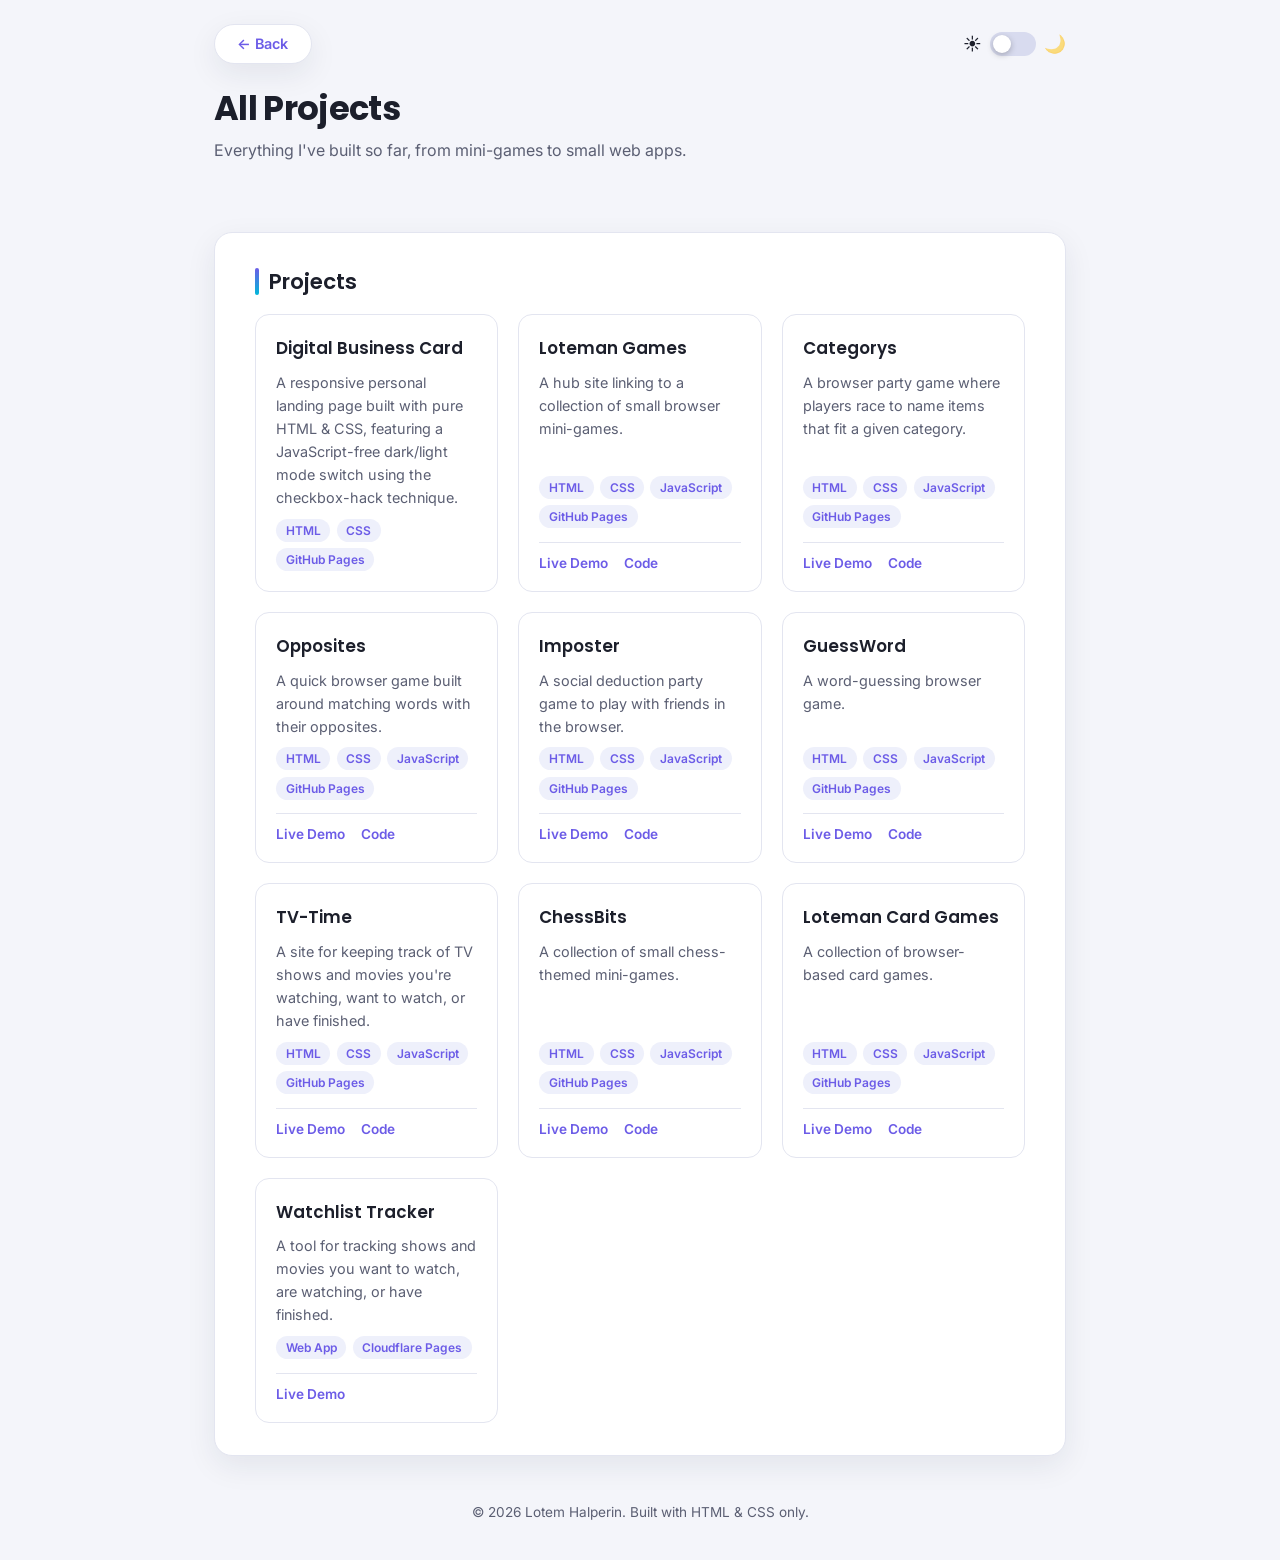
==== projects.html @ c61ab8fe "init woww" ====
<!DOCTYPE html>
<html lang="en">
<head>
  <meta charset="UTF-8">
  <meta name="viewport" content="width=device-width, initial-scale=1.0">
  <title>All Projects | Lotem Halperin</title>
  <meta name="description" content="Full list of projects by Lotem Halperin.">
  <link rel="preconnect" href="https://fonts.googleapis.com">
  <link href="https://fonts.googleapis.com/css2?family=Poppins:wght@400;500;600;700&family=Inter:wght@400;500;600&display=swap" rel="stylesheet">
  <link rel="stylesheet" href="style.css">
</head>
<body>

  <!-- Pure-CSS theme switch: this checkbox drives every dark-mode rule via the ~ combinator below -->
  <input type="checkbox" id="theme-toggle" class="theme-toggle-input">

  <div class="site">

    <div class="page-topbar">
      <a class="btn btn--outline" href="index.html">&larr; Back</a>
      <label for="theme-toggle" class="theme-switch" aria-label="Toggle dark mode">
        <span class="theme-switch__icon theme-switch__icon--sun">☀️</span>
        <span class="theme-switch__track"><span class="theme-switch__thumb"></span></span>
        <span class="theme-switch__icon theme-switch__icon--moon">🌙</span>
      </label>
    </div>

    <header class="page-hero">
      <h1 class="page-hero__title">All Projects</h1>
      <p class="page-hero__subtitle">Everything I've built so far, from mini-games to small web apps.</p>
    </header>

    <main class="content">

      <section class="card" aria-labelledby="projects-heading">
        <h2 id="projects-heading" class="card__heading">Projects</h2>
        <div class="projects">

          <article class="project">
            <h3 class="project__title">Digital Business Card</h3>
            <p class="project__desc">
              A responsive personal landing page built with pure HTML &amp; CSS, featuring a
              JavaScript-free dark/light mode switch using the checkbox-hack technique.
            </p>
            <p class="project__tags"><span>HTML</span><span>CSS</span><span>GitHub Pages</span></p>
          </article>

          <article class="project">
            <h3 class="project__title">Loteman Games</h3>
            <p class="project__desc">
              A hub site linking to a collection of small browser mini-games.
            </p>
            <p class="project__tags"><span>HTML</span><span>CSS</span><span>JavaScript</span><span>GitHub Pages</span></p>
            <p class="project__links">
              <a href="https://loteman.github.io/Loteman-Games" target="_blank" rel="noopener noreferrer">Live Demo</a>
              <a href="https://github.com/Loteman/Loteman-Games" target="_blank" rel="noopener noreferrer">Code</a>
            </p>
          </article>

          <article class="project">
            <h3 class="project__title">Categorys</h3>
            <p class="project__desc">
              A browser party game where players race to name items that fit a given category.
            </p>
            <p class="project__tags"><span>HTML</span><span>CSS</span><span>JavaScript</span><span>GitHub Pages</span></p>
            <p class="project__links">
              <a href="https://loteman.github.io/Categorys/" target="_blank" rel="noopener noreferrer">Live Demo</a>
              <a href="https://github.com/Loteman/Categorys" target="_blank" rel="noopener noreferrer">Code</a>
            </p>
          </article>

          <article class="project">
            <h3 class="project__title">Opposites</h3>
            <p class="project__desc">
              A quick browser game built around matching words with their opposites.
            </p>
            <p class="project__tags"><span>HTML</span><span>CSS</span><span>JavaScript</span><span>GitHub Pages</span></p>
            <p class="project__links">
              <a href="https://loteman.github.io/Opposites/" target="_blank" rel="noopener noreferrer">Live Demo</a>
              <a href="https://github.com/Loteman/Opposites" target="_blank" rel="noopener noreferrer">Code</a>
            </p>
          </article>

          <article class="project">
            <h3 class="project__title">Imposter</h3>
            <p class="project__desc">
              A social deduction party game to play with friends in the browser.
            </p>
            <p class="project__tags"><span>HTML</span><span>CSS</span><span>JavaScript</span><span>GitHub Pages</span></p>
            <p class="project__links">
              <a href="https://loteman.github.io/Imposter/" target="_blank" rel="noopener noreferrer">Live Demo</a>
              <a href="https://github.com/Loteman/Imposter" target="_blank" rel="noopener noreferrer">Code</a>
            </p>
          </article>

          <article class="project">
            <h3 class="project__title">GuessWord</h3>
            <p class="project__desc">
              A word-guessing browser game.
            </p>
            <p class="project__tags"><span>HTML</span><span>CSS</span><span>JavaScript</span><span>GitHub Pages</span></p>
            <p class="project__links">
              <a href="https://loteman.github.io/GuessWord/" target="_blank" rel="noopener noreferrer">Live Demo</a>
              <a href="https://github.com/Loteman/GuessWord" target="_blank" rel="noopener noreferrer">Code</a>
            </p>
          </article>

          <article class="project">
            <h3 class="project__title">TV-Time</h3>
            <p class="project__desc">
              A site for keeping track of TV shows and movies you're watching, want to watch,
              or have finished.
            </p>
            <p class="project__tags"><span>HTML</span><span>CSS</span><span>JavaScript</span><span>GitHub Pages</span></p>
            <p class="project__links">
              <a href="https://loteman.github.io/TV-Time/" target="_blank" rel="noopener noreferrer">Live Demo</a>
              <a href="https://github.com/Loteman/TV-Time" target="_blank" rel="noopener noreferrer">Code</a>
            </p>
          </article>

          <article class="project">
            <h3 class="project__title">ChessBits</h3>
            <p class="project__desc">
              A collection of small chess-themed mini-games.
            </p>
            <p class="project__tags"><span>HTML</span><span>CSS</span><span>JavaScript</span><span>GitHub Pages</span></p>
            <p class="project__links">
              <a href="https://loteman.github.io/Mini-Chess-Games/" target="_blank" rel="noopener noreferrer">Live Demo</a>
              <a href="https://github.com/Loteman/Mini-Chess-Games" target="_blank" rel="noopener noreferrer">Code</a>
            </p>
          </article>

          <article class="project">
            <h3 class="project__title">Loteman Card Games</h3>
            <p class="project__desc">
              A collection of browser-based card games.
            </p>
            <p class="project__tags"><span>HTML</span><span>CSS</span><span>JavaScript</span><span>GitHub Pages</span></p>
            <p class="project__links">
              <a href="https://loteman.github.io/Loteman_Card_Games/" target="_blank" rel="noopener noreferrer">Live Demo</a>
              <a href="https://github.com/Loteman/Loteman_Card_Games" target="_blank" rel="noopener noreferrer">Code</a>
            </p>
          </article>

          <article class="project">
            <h3 class="project__title">Watchlist Tracker</h3>
            <p class="project__desc">
              A tool for tracking shows and movies you want to watch, are watching, or have finished.
            </p>
            <p class="project__tags"><span>Web App</span><span>Cloudflare Pages</span></p>
            <p class="project__links">
              <a href="https://geeks-watchlist.pages.dev" target="_blank" rel="noopener noreferrer">Live Demo</a>
            </p>
          </article>

        </div>
      </section>

    </main>

    <footer class="footer">
      <p>&copy; 2026 Lotem Halperin. Built with HTML &amp; CSS only.</p>
    </footer>

  </div>

</body>
</html>
---- style.css ----
/* ==========================================================================
   Digital Business Card — external stylesheet
   HTML + CSS only, no JavaScript. Dark/light mode is driven purely by the
   hidden #theme-toggle checkbox using the "checkbox hack".
   ========================================================================== */

/* ---- Reset ---- */
* {
  box-sizing: border-box;
  margin: 0;
  padding: 0;
}

html {
  scroll-behavior: smooth;
}

img {
  max-width: 100%;
  display: block;
}

a {
  color: inherit;
  text-decoration: none;
}

ul {
  list-style: none;
}

body {
  font-family: 'Inter', system-ui, sans-serif;
}

/* ---- Theme tokens (light mode = default) ---- */
.site {
  --bg: #f4f5fa;
  --bg-alt: #ffffff;
  --text: #1c1f2b;
  --text-muted: #5b5f73;
  --accent: #6c5ce7;
  --accent-2: #00b8d9;
  --border: #e3e5f0;
  --shadow: 0 10px 30px rgba(31, 34, 63, 0.08);
  --chip-bg: #eef0fb;
  --toggle-track: #d8dbef;
  --toggle-thumb: #ffffff;

  background: var(--bg);
  color: var(--text);
  min-height: 100vh;
  transition: background 0.3s ease, color 0.3s ease;
}

/* ---- Dark mode overrides ---- */
.theme-toggle-input:checked ~ .site {
  --bg: #12131c;
  --bg-alt: #1a1c29;
  --text: #f2f3fa;
  --text-muted: #a8abc2;
  --accent: #9a8bff;
  --accent-2: #3fd6f0;
  --border: #2b2e42;
  --shadow: 0 10px 30px rgba(0, 0, 0, 0.4);
  --chip-bg: #232537;
  --toggle-track: #3a3d57;
  --toggle-thumb: #12131c;
}

/* Hide the raw checkbox but keep it accessible/focusable */
.theme-toggle-input {
  position: absolute;
  opacity: 0;
  width: 1px;
  height: 1px;
  overflow: hidden;
}

/* ==========================================================================
   Theme switch control
   ========================================================================== */

.hero__toggle {
  display: flex;
  justify-content: flex-end;
  padding: 1.25rem 1.5rem 0;
}

.theme-switch {
  display: inline-flex;
  align-items: center;
  gap: 0.5rem;
  cursor: pointer;
  user-select: none;
}

.theme-switch__icon {
  font-size: 1.1rem;
  line-height: 1;
  opacity: 0.6;
  transition: opacity 0.2s ease;
}

.theme-switch__track {
  position: relative;
  width: 46px;
  height: 24px;
  border-radius: 999px;
  background: var(--toggle-track);
  transition: background 0.3s ease;
}

.theme-switch__thumb {
  position: absolute;
  top: 3px;
  left: 3px;
  width: 18px;
  height: 18px;
  border-radius: 50%;
  background: var(--toggle-thumb);
  box-shadow: 0 2px 6px rgba(0, 0, 0, 0.25);
  transition: transform 0.3s ease;
}

.theme-toggle-input:checked ~ .site .theme-switch__thumb {
  transform: translateX(22px);
}

.theme-toggle-input:checked ~ .site .theme-switch__icon--moon {
  opacity: 1;
}

.theme-toggle-input:not(:checked) ~ .site .theme-switch__icon--sun {
  opacity: 1;
}

.theme-toggle-input:focus-visible ~ .site .theme-switch__track {
  outline: 2px solid var(--accent);
  outline-offset: 2px;
}

/* ==========================================================================
   Hero
   ========================================================================== */

.hero {
  background: linear-gradient(160deg, var(--bg-alt), var(--bg));
  border-bottom: 1px solid var(--border);
}

.hero__content {
  max-width: 720px;
  margin: 0 auto;
  padding: 1.5rem 1.5rem 3rem;
  text-align: center;
  display: flex;
  flex-direction: column;
  align-items: center;
}

.hero__photo {
  width: 140px;
  height: 140px;
  border-radius: 50%;
  object-fit: cover;
  box-shadow: var(--shadow);
  border: 4px solid var(--bg-alt);
  margin-bottom: 1.25rem;
}

.hero__name {
  font-family: 'Poppins', 'Inter', sans-serif;
  font-size: clamp(1.75rem, 4vw, 2.5rem);
  font-weight: 700;
  letter-spacing: -0.02em;
}

.hero__title {
  margin-top: 0.5rem;
  font-size: 1.05rem;
  font-weight: 500;
  color: var(--text-muted);
}

.hero__socials {
  display: flex;
  flex-wrap: wrap;
  justify-content: center;
  gap: 0.75rem;
  margin-top: 1.75rem;
}

.social-btn {
  display: inline-flex;
  align-items: center;
  gap: 0.5rem;
  padding: 0.55rem 1.1rem;
  border-radius: 999px;
  background: var(--bg-alt);
  border: 1px solid var(--border);
  font-weight: 500;
  font-size: 0.9rem;
  box-shadow: var(--shadow);
  transition: transform 0.2s ease, border-color 0.2s ease;
}

.social-btn:hover,
.social-btn:focus-visible {
  transform: translateY(-2px);
  border-color: var(--accent);
}

.social-btn__icon {
  width: 18px;
  height: 18px;
}

/* ==========================================================================
   Content sections
   ========================================================================== */

.content {
  max-width: 900px;
  margin: 0 auto;
  padding: 2.5rem 1.5rem 1rem;
  display: flex;
  flex-direction: column;
  gap: 1.5rem;
}

.card {
  background: var(--bg-alt);
  border: 1px solid var(--border);
  border-radius: 18px;
  padding: 1.75rem 2rem;
  box-shadow: var(--shadow);
}

.card__heading {
  font-family: 'Poppins', 'Inter', sans-serif;
  font-size: 1.35rem;
  font-weight: 600;
  margin-bottom: 1rem;
  position: relative;
  padding-left: 0.9rem;
}

.card__heading::before {
  content: "";
  position: absolute;
  left: 0;
  top: 0.15em;
  bottom: 0.15em;
  width: 4px;
  border-radius: 999px;
  background: linear-gradient(180deg, var(--accent), var(--accent-2));
}

.card__text {
  color: var(--text-muted);
  line-height: 1.7;
  font-size: 1rem;
}

/* ---- Skills ---- */

.skills {
  display: flex;
  flex-wrap: wrap;
  gap: 0.6rem;
}

.skills__item {
  background: var(--chip-bg);
  color: var(--text);
  padding: 0.45rem 0.9rem;
  border-radius: 999px;
  font-size: 0.85rem;
  font-weight: 500;
}

/* ---- Projects ---- */

.projects {
  display: grid;
  grid-template-columns: repeat(auto-fit, minmax(220px, 1fr));
  gap: 1.25rem;
}

.project {
  border: 1px solid var(--border);
  border-radius: 14px;
  padding: 1.25rem;
  display: flex;
  flex-direction: column;
  gap: 0.6rem;
  transition: transform 0.2s ease, box-shadow 0.2s ease;
}

.project:hover {
  transform: translateY(-3px);
  box-shadow: var(--shadow);
}

.project__title {
  font-family: 'Poppins', 'Inter', sans-serif;
  font-size: 1.05rem;
  font-weight: 600;
}

.project__desc {
  color: var(--text-muted);
  font-size: 0.9rem;
  line-height: 1.6;
  flex: 1;
}

.project__tags {
  display: flex;
  flex-wrap: wrap;
  gap: 0.4rem;
}

.project__tags span {
  background: var(--chip-bg);
  color: var(--accent);
  font-size: 0.75rem;
  font-weight: 600;
  padding: 0.25rem 0.6rem;
  border-radius: 999px;
}

.project__links {
  display: flex;
  flex-wrap: wrap;
  gap: 1rem;
  margin-top: 0.25rem;
  border-top: 1px solid var(--border);
  padding-top: 0.75rem;
}

.project__links a {
  font-size: 0.85rem;
  font-weight: 600;
  color: var(--accent);
}

.project__links a:hover,
.project__links a:focus-visible {
  text-decoration: underline;
}

/* ---- Buttons ---- */

.section-footer {
  display: flex;
  justify-content: center;
  margin-top: 0.5rem;
}

.btn {
  display: inline-flex;
  align-items: center;
  gap: 0.4rem;
  padding: 0.65rem 1.4rem;
  border-radius: 999px;
  font-weight: 600;
  font-size: 0.9rem;
  transition: transform 0.2s ease, border-color 0.2s ease;
}

.btn:hover,
.btn:focus-visible {
  transform: translateY(-2px);
}

.btn--outline {
  background: var(--bg-alt);
  color: var(--accent);
  border: 1px solid var(--border);
  box-shadow: var(--shadow);
}

.btn--outline:hover,
.btn--outline:focus-visible {
  border-color: var(--accent);
}

/* ---- Page top bar (used on secondary pages, e.g. projects.html) ---- */

.page-topbar {
  max-width: 900px;
  margin: 0 auto;
  padding: 1.5rem 1.5rem 0;
  display: flex;
  align-items: center;
  justify-content: space-between;
  gap: 1rem;
}

.page-hero {
  max-width: 900px;
  margin: 0 auto;
  padding: 1.25rem 1.5rem 2rem;
}

.page-hero__title {
  font-family: 'Poppins', 'Inter', sans-serif;
  font-size: clamp(1.6rem, 4vw, 2.1rem);
  font-weight: 700;
  letter-spacing: -0.02em;
}

.page-hero__subtitle {
  margin-top: 0.4rem;
  color: var(--text-muted);
  font-size: 1rem;
}

/* ---- Contact ---- */

.contact {
  display: flex;
  flex-wrap: wrap;
  gap: 1.5rem;
}

.contact__item {
  display: flex;
  flex-direction: column;
  gap: 0.25rem;
}

.contact__label {
  font-size: 0.75rem;
  text-transform: uppercase;
  letter-spacing: 0.06em;
  color: var(--text-muted);
  font-weight: 600;
}

.contact__item a {
  font-weight: 500;
  color: var(--accent);
}

.contact__item a:hover,
.contact__item a:focus-visible {
  text-decoration: underline;
}

/* ---- Footer ---- */

.footer {
  text-align: center;
  padding: 2rem 1.5rem 2.5rem;
  color: var(--text-muted);
  font-size: 0.85rem;
}

/* ==========================================================================
   Responsive breakpoints
   ========================================================================== */

@media (min-width: 640px) {
  .contact {
    gap: 3rem;
  }
}

@media (min-width: 768px) {
  .hero__content {
    padding: 2rem 1.5rem 3.5rem;
  }

  .card {
    padding: 2rem 2.5rem;
  }
}

@media (max-width: 480px) {
  .hero__photo {
    width: 110px;
    height: 110px;
  }

  .card {
    padding: 1.5rem;
    border-radius: 14px;
  }

  .social-btn span {
    display: none;
  }

  .social-btn {
    padding: 0.6rem;
  }
}
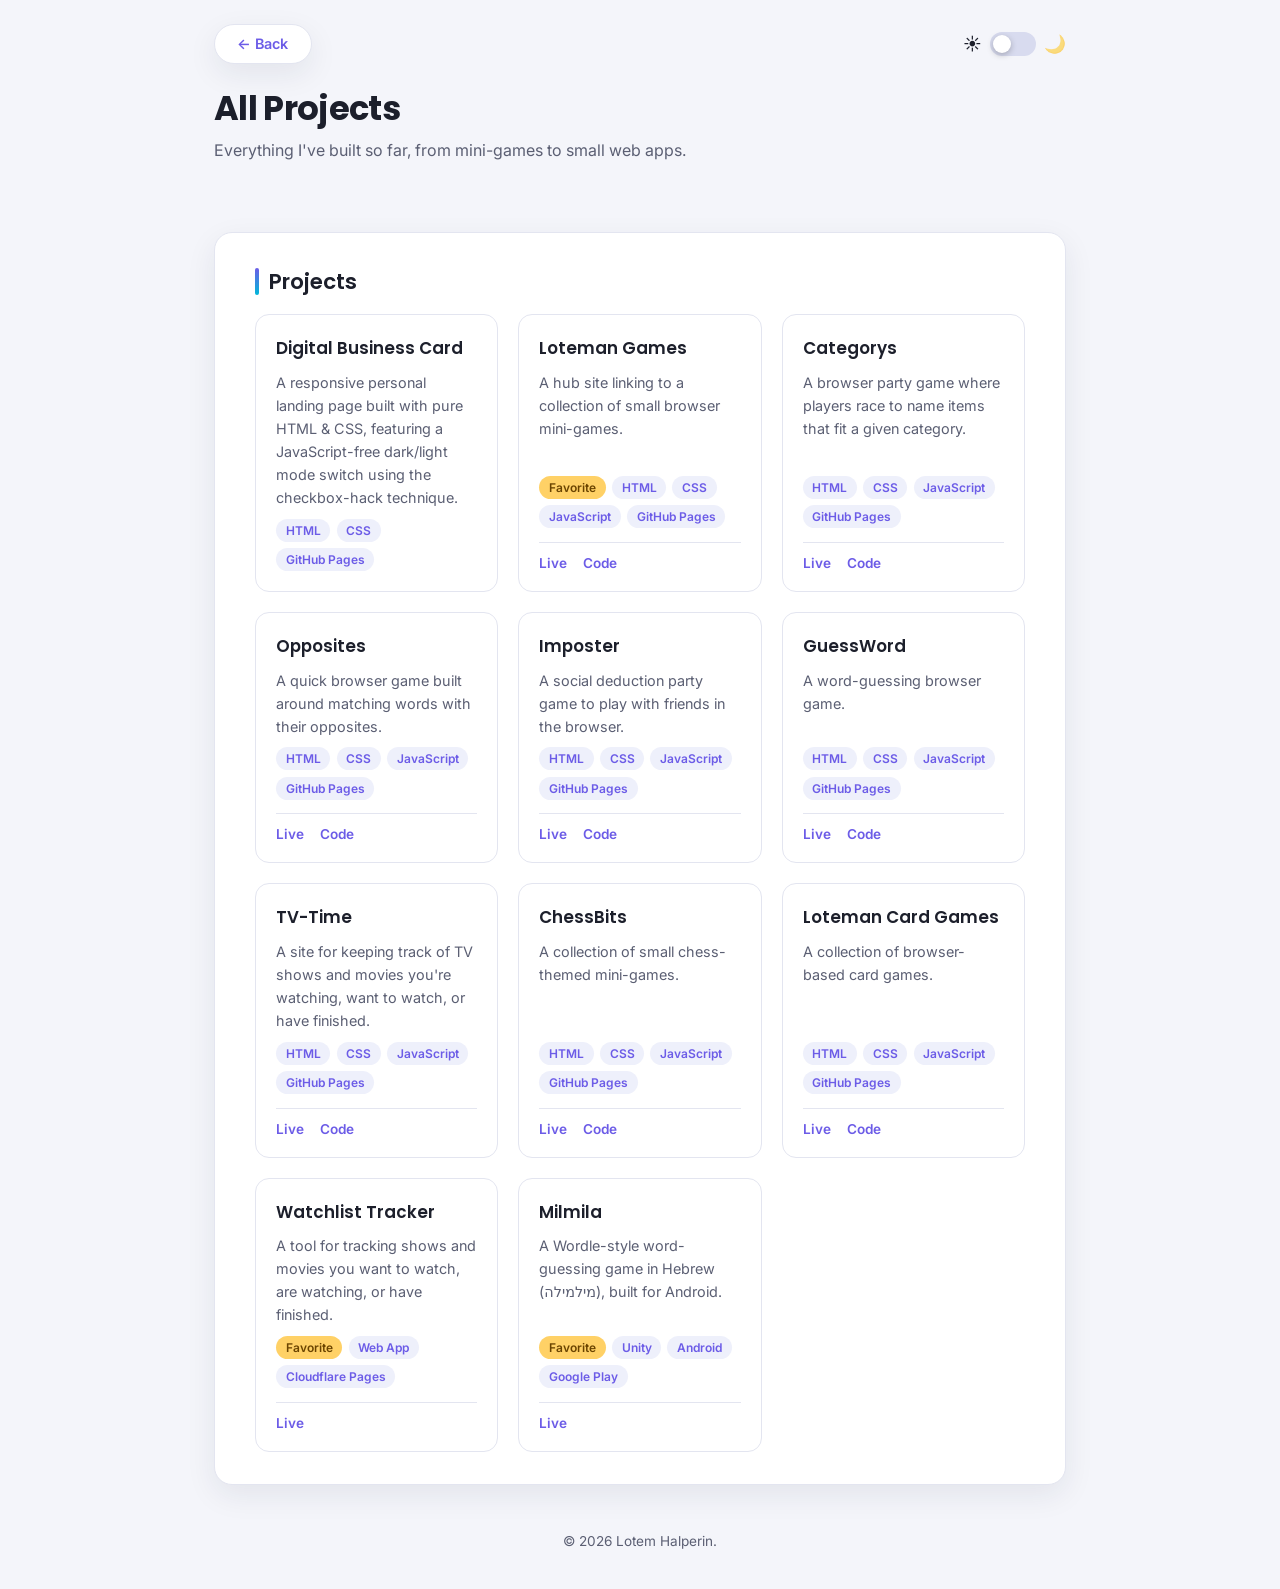
==== commit 3560c06c: "little updates update description & projects" ====
--- a/projects.html
+++ b/projects.html
@@ -50,9 +50,9 @@
             <p class="project__desc">
               A hub site linking to a collection of small browser mini-games.
             </p>
-            <p class="project__tags"><span>HTML</span><span>CSS</span><span>JavaScript</span><span>GitHub Pages</span></p>
+            <p class="project__tags"><span class="tag--favorite">Favorite</span><span>HTML</span><span>CSS</span><span>JavaScript</span><span>GitHub Pages</span></p>
             <p class="project__links">
-              <a href="https://loteman.github.io/Loteman-Games" target="_blank" rel="noopener noreferrer">Live Demo</a>
+              <a href="https://loteman.github.io/Loteman-Games" target="_blank" rel="noopener noreferrer">Live</a>
               <a href="https://github.com/Loteman/Loteman-Games" target="_blank" rel="noopener noreferrer">Code</a>
             </p>
           </article>
@@ -64,7 +64,7 @@
             </p>
             <p class="project__tags"><span>HTML</span><span>CSS</span><span>JavaScript</span><span>GitHub Pages</span></p>
             <p class="project__links">
-              <a href="https://loteman.github.io/Categorys/" target="_blank" rel="noopener noreferrer">Live Demo</a>
+              <a href="https://loteman.github.io/Categorys/" target="_blank" rel="noopener noreferrer">Live</a>
               <a href="https://github.com/Loteman/Categorys" target="_blank" rel="noopener noreferrer">Code</a>
             </p>
           </article>
@@ -76,7 +76,7 @@
             </p>
             <p class="project__tags"><span>HTML</span><span>CSS</span><span>JavaScript</span><span>GitHub Pages</span></p>
             <p class="project__links">
-              <a href="https://loteman.github.io/Opposites/" target="_blank" rel="noopener noreferrer">Live Demo</a>
+              <a href="https://loteman.github.io/Opposites/" target="_blank" rel="noopener noreferrer">Live</a>
               <a href="https://github.com/Loteman/Opposites" target="_blank" rel="noopener noreferrer">Code</a>
             </p>
           </article>
@@ -88,7 +88,7 @@
             </p>
             <p class="project__tags"><span>HTML</span><span>CSS</span><span>JavaScript</span><span>GitHub Pages</span></p>
             <p class="project__links">
-              <a href="https://loteman.github.io/Imposter/" target="_blank" rel="noopener noreferrer">Live Demo</a>
+              <a href="https://loteman.github.io/Imposter/" target="_blank" rel="noopener noreferrer">Live</a>
               <a href="https://github.com/Loteman/Imposter" target="_blank" rel="noopener noreferrer">Code</a>
             </p>
           </article>
@@ -100,7 +100,7 @@
             </p>
             <p class="project__tags"><span>HTML</span><span>CSS</span><span>JavaScript</span><span>GitHub Pages</span></p>
             <p class="project__links">
-              <a href="https://loteman.github.io/GuessWord/" target="_blank" rel="noopener noreferrer">Live Demo</a>
+              <a href="https://loteman.github.io/GuessWord/" target="_blank" rel="noopener noreferrer">Live</a>
               <a href="https://github.com/Loteman/GuessWord" target="_blank" rel="noopener noreferrer">Code</a>
             </p>
           </article>
@@ -113,7 +113,7 @@
             </p>
             <p class="project__tags"><span>HTML</span><span>CSS</span><span>JavaScript</span><span>GitHub Pages</span></p>
             <p class="project__links">
-              <a href="https://loteman.github.io/TV-Time/" target="_blank" rel="noopener noreferrer">Live Demo</a>
+              <a href="https://loteman.github.io/TV-Time/" target="_blank" rel="noopener noreferrer">Live</a>
               <a href="https://github.com/Loteman/TV-Time" target="_blank" rel="noopener noreferrer">Code</a>
             </p>
           </article>
@@ -125,7 +125,7 @@
             </p>
             <p class="project__tags"><span>HTML</span><span>CSS</span><span>JavaScript</span><span>GitHub Pages</span></p>
             <p class="project__links">
-              <a href="https://loteman.github.io/Mini-Chess-Games/" target="_blank" rel="noopener noreferrer">Live Demo</a>
+              <a href="https://loteman.github.io/Mini-Chess-Games/" target="_blank" rel="noopener noreferrer">Live</a>
               <a href="https://github.com/Loteman/Mini-Chess-Games" target="_blank" rel="noopener noreferrer">Code</a>
             </p>
           </article>
@@ -137,7 +137,7 @@
             </p>
             <p class="project__tags"><span>HTML</span><span>CSS</span><span>JavaScript</span><span>GitHub Pages</span></p>
             <p class="project__links">
-              <a href="https://loteman.github.io/Loteman_Card_Games/" target="_blank" rel="noopener noreferrer">Live Demo</a>
+              <a href="https://loteman.github.io/Loteman_Card_Games/" target="_blank" rel="noopener noreferrer">Live</a>
               <a href="https://github.com/Loteman/Loteman_Card_Games" target="_blank" rel="noopener noreferrer">Code</a>
             </p>
           </article>
@@ -147,9 +147,20 @@
             <p class="project__desc">
               A tool for tracking shows and movies you want to watch, are watching, or have finished.
             </p>
-            <p class="project__tags"><span>Web App</span><span>Cloudflare Pages</span></p>
+            <p class="project__tags"><span class="tag--favorite">Favorite</span><span>Web App</span><span>Cloudflare Pages</span></p>
             <p class="project__links">
-              <a href="https://geeks-watchlist.pages.dev" target="_blank" rel="noopener noreferrer">Live Demo</a>
+              <a href="https://geeks-watchlist.pages.dev" target="_blank" rel="noopener noreferrer">Live</a>
+            </p>
+          </article>
+
+          <article class="project">
+            <h3 class="project__title">Milmila</h3>
+            <p class="project__desc">
+              A Wordle-style word-guessing game in Hebrew (&#1502;&#1497;&#1500;&#1502;&#1497;&#1500;&#1492;), built for Android.
+            </p>
+            <p class="project__tags"><span class="tag--favorite">Favorite</span><span>Unity</span><span>Android</span><span>Google Play</span></p>
+            <p class="project__links">
+              <a href="https://play.google.com/store/apps/details?id=io.lotemangames.com.unity.template.mobile2D&amp;hl=he" target="_blank" rel="noopener noreferrer">Live</a>
             </p>
           </article>
 
@@ -159,7 +170,7 @@
     </main>
 
     <footer class="footer">
-      <p>&copy; 2026 Lotem Halperin. Built with HTML &amp; CSS only.</p>
+      <p>&copy; 2026 Lotem Halperin.</p>
     </footer>
 
   </div>
--- a/style.css
+++ b/style.css
@@ -263,6 +263,10 @@
   font-size: 1rem;
 }
 
+.card__text + .card__text {
+  margin-top: 1rem;
+}
+
 /* ---- Skills ---- */
 
 .skills {
@@ -329,6 +333,11 @@
   font-weight: 600;
   padding: 0.25rem 0.6rem;
   border-radius: 999px;
+}
+
+.project__tags .tag--favorite {
+  background: #ffd166;
+  color: #6b4400;
 }
 
 .project__links {
